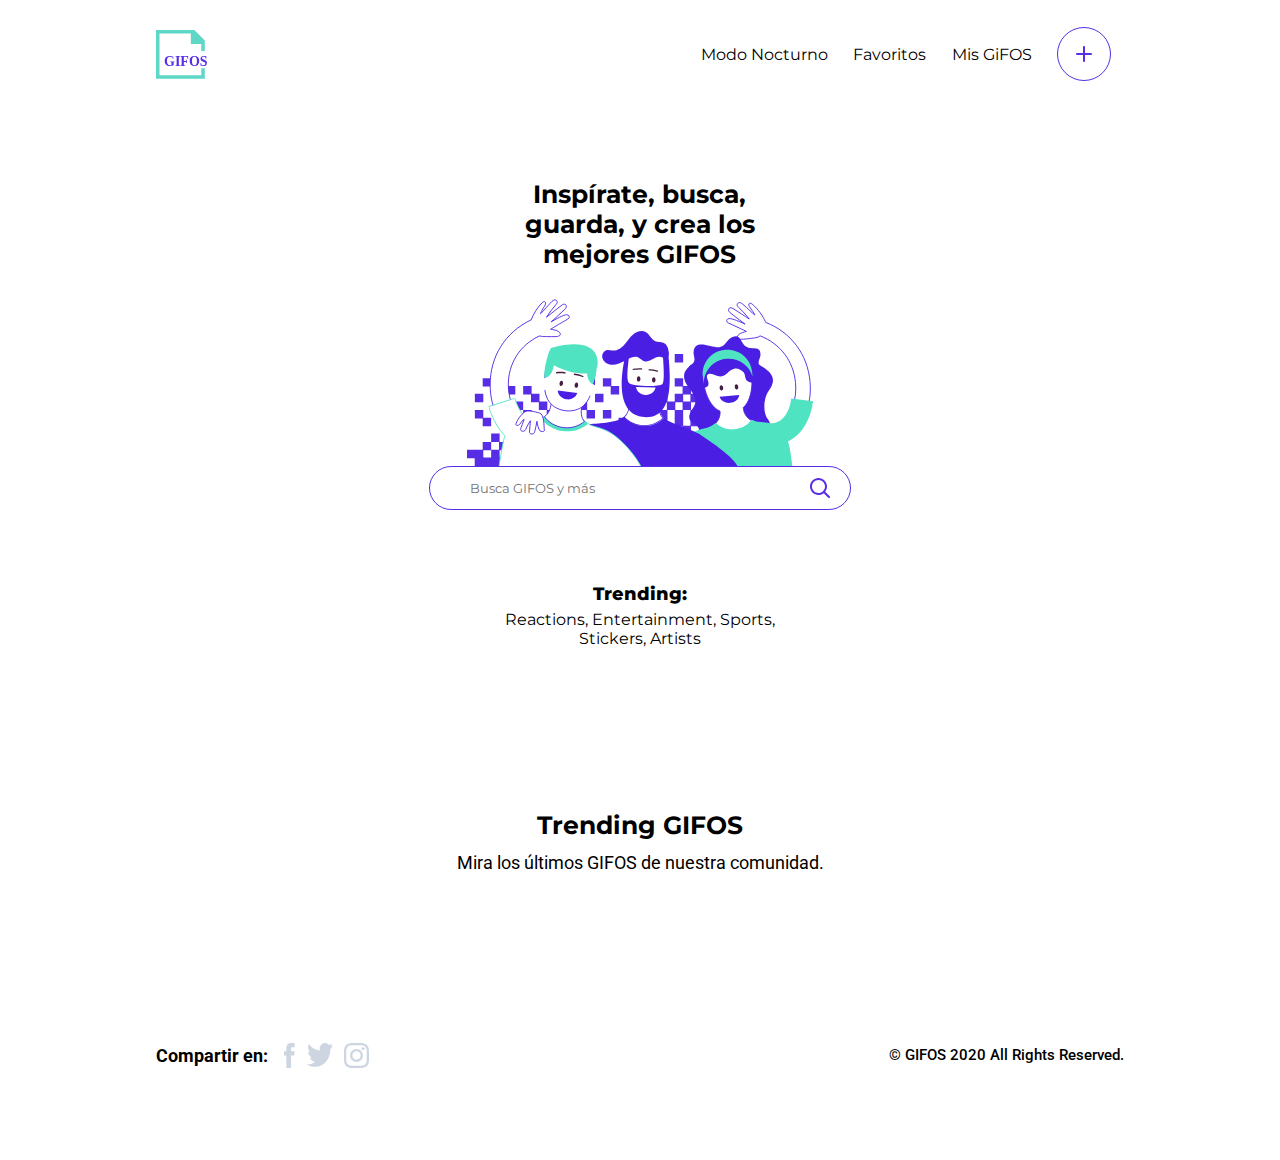
==== nuevo_home.html @ b82ecc03 "Cambio parcial del front del home" ====
<!DOCTYPE html>
<html lang="en">
<head>
    <meta charset="UTF-8">
    <meta http-equiv="X-UA-Compatible" content="IE=edge">
    <meta name="viewport" content="width=device-width, initial-scale=1.0">

    <!-- FONTS -->
    <link rel="preconnect" href="https://fonts.gstatic.com">
    <link href="https://fonts.googleapis.com/css2?family=Montserrat:wght@700&display=swap" rel="stylesheet">

    <!-- ROBOTO PARA LOS LOGOS -->
    <link rel="preconnect" href="https://fonts.gstatic.com">
    <link href="https://fonts.googleapis.com/css2?family=Roboto:wght@700&display=swap" rel="stylesheet">
    
    <!-- STYLESHEETS -->
    <link rel="stylesheet" href="./styles_new_home/basics_styles/style.css">
    <title>GIFOS</title>
</head>
<body>
    <div class="bar"></div>
    <header class="">
        
        <img src="assets/logo-mobile.svg" alt="GIFOS_LOGO" class="logo">
        <img src="assets/burger.svg" alt="BURGER_BTN" class="burger_menu_btn">
        <nav class="menu_navegacion">
            <ul>
                <li>Modo Nocturno <span></span></li>
                <li>Favoritos <span></span></li>
                <li>Mis GiFOS <span></span></li>
                <img src="assets/button-crear-gifo.svg" alt="">
            </ul>

        </nav>
    </header>

    <main>
        <section class="search_section">
            
            <h2>Inspírate, busca, guarda, y crea los mejores <span>GIFOS</span> </h2>

            <img src="assets/ilustra_header.svg" alt="Ilustracion_header">

            <div class="busqueda" id="despliegue">
                
                <div class="search">

                    <img src="assets/close.svg" alt="close_seacrh" class="icon_close icons">
    
                    <input type="text" class="input_search" id="site-search" name="site-search" placeholder="Busca GIFOS y más">
    
                    <img src="assets/icon-search.svg" alt="seach_icon" class="icon_search icons">
                    
                </div>
            
                <div class="resultado" id="resultado">

                    <div class="sugerencia" onclick="cuadrosBusqueda(1)">
                        
                    </div>
                    <div class="sugerencia" onclick="cuadrosBusqueda(2)">
            
                    </div>
                    <div class="sugerencia" onclick="cuadrosBusqueda(3)">
            
                    </div>
                </div>
                
            </div>
            <h3>Trending:</h3>
            <p>Reactions, Entertainment, Sports, Stickers, Artists</p>

        </section>

        <section class="trendings">
            <h2>Trending GIFOS</h2>
            <p>Mira los últimos 
            GIFOS de nuestra comunidad.</p>

            <div class="gif-tendencias">
                
            </div>
        </section>
        
    </main>

    <footer>
        <h2>Compartir en:</h2>
        <div class="social_media">
            <img src="assets/icon_facebook.svg" alt="facebook">
            <img src="assets/icon-twitter.svg" alt="facebook">
            <img src="assets/icon_instagram.svg" alt="facebook">
        </div>
        <p>© GIFOS 2020 All Rights Reserved.</p>
    </footer>
    <div class="bar"></div>

    <script src="scripts/script.js"></script>
</body>
</html>
---- styles_new_home/basics_styles/style.css ----
* {
  margin: 0;
  padding: 0;
  -webkit-box-sizing: border-box;
          box-sizing: border-box;
  font-family: 'Montserrat', sans-serif;
}

.bar {
  width: 100%;
  height: 5px;
}

header {
  display: -webkit-box;
  display: -ms-flexbox;
  display: flex;
  -webkit-box-orient: horizontal;
  -webkit-box-direction: normal;
      -ms-flex-flow: row wrap;
          flex-flow: row wrap;
  -webkit-box-pack: justify;
      -ms-flex-pack: justify;
          justify-content: space-between;
  -webkit-box-align: center;
      -ms-flex-align: center;
          align-items: center;
  padding: 22px 22px 22px 22px;
  z-index: 1;
  height: 95px;
}

header .menu_navegacion {
  position: absolute;
  top: -100vh;
  right: 0;
  width: 100vw;
  height: 100vh;
  -webkit-transition: 200ms ease-in;
  transition: 200ms ease-in;
  display: -webkit-box;
  display: -ms-flexbox;
  display: flex;
  -webkit-box-pack: center;
      -ms-flex-pack: center;
          justify-content: center;
}

header .menu_navegacion ul {
  margin-top: 10vh;
  list-style: none;
  display: -webkit-box;
  display: -ms-flexbox;
  display: flex;
  -webkit-box-orient: vertical;
  -webkit-box-direction: normal;
      -ms-flex-flow: column wrap;
          flex-flow: column wrap;
  -webkit-box-align: center;
      -ms-flex-align: center;
          align-items: center;
}

header .menu_navegacion ul img {
  display: none;
}

header .menu_navegacion ul li {
  padding: 15px 0;
  display: -webkit-box;
  display: -ms-flexbox;
  display: flex;
  -webkit-box-orient: vertical;
  -webkit-box-direction: normal;
      -ms-flex-flow: column;
          flex-flow: column;
  -webkit-box-align: center;
      -ms-flex-align: center;
          align-items: center;
}

header .menu_navegacion ul li:hover {
  cursor: pointer;
}

header .menu_navegacion ul li span {
  margin-top: 10px;
  border-bottom: 1px solid;
  width: 35%;
}

main {
  display: -webkit-box;
  display: -ms-flexbox;
  display: flex;
  -webkit-box-orient: vertical;
  -webkit-box-direction: normal;
      -ms-flex-flow: column wrap;
          flex-flow: column wrap;
  -webkit-box-align: center;
      -ms-flex-align: center;
          align-items: center;
}

main .search_section {
  margin-top: 10px;
  display: -webkit-box;
  display: -ms-flexbox;
  display: flex;
  -webkit-box-orient: vertical;
  -webkit-box-direction: normal;
      -ms-flex-flow: column wrap;
          flex-flow: column wrap;
  width: 90%;
}

main .search_section h2 {
  width: 95%;
  text-align: center;
  font-size: 25px;
}

main .search_section img {
  margin-top: 30px;
  width: 82%;
  -ms-flex-item-align: center;
      -ms-grid-row-align: center;
      align-self: center;
}

main .search_section .busqueda {
  display: -webkit-box;
  display: -ms-flexbox;
  display: flex;
  -webkit-box-orient: vertical;
  -webkit-box-direction: normal;
      -ms-flex-flow: column;
          flex-flow: column;
  padding: 10px 20px;
  border: 1px solid #572EE5;
  border-radius: 27px;
  -webkit-box-pack: justify;
      -ms-flex-pack: justify;
          justify-content: space-between;
}

main .search_section .busqueda .resultado {
  display: none;
  margin-left: 10px;
  border-top: 1px solid #c4c4c4;
  margin-top: 20px;
}

main .search_section .busqueda .resultado .sugerencia {
  display: -webkit-box;
  display: -ms-flexbox;
  display: flex;
  margin: 10px 0;
  padding: 5px;
}

main .search_section .busqueda .resultado .sugerencia:hover {
  background-color: rgba(191, 189, 189, 0.3);
}

main .search_section .busqueda .search {
  display: -webkit-box;
  display: -ms-flexbox;
  display: flex;
}

main .search_section .busqueda .search .icon_close {
  display: none;
}

main .search_section .busqueda .search .input_search {
  height: 22px;
  border: none;
  width: 100%;
  margin: 0 10px;
  padding-left: 10px;
}

main .search_section .busqueda .search .icons {
  width: 20px;
  height: 20px;
  margin: 0;
}

main .search_section .busqueda .search .icons:hover {
  cursor: pointer;
}

main .search_section .busqueda .busqueda {
  display: none;
}

main .search_section h3 {
  font-size: 16px;
  -ms-flex-item-align: center;
      -ms-grid-row-align: center;
      align-self: center;
  margin: 44px 0 5px 0;
  font-weight: 800;
}

main .search_section p {
  font-size: 14px;
  -ms-flex-item-align: center;
      -ms-grid-row-align: center;
      align-self: center;
  width: 70%;
  text-align: center;
  font-weight: 400;
}

main .trendings {
  margin-top: 90px;
  display: -webkit-box;
  display: -ms-flexbox;
  display: flex;
  -webkit-box-orient: vertical;
  -webkit-box-direction: normal;
      -ms-flex-flow: column wrap;
          flex-flow: column wrap;
  -webkit-box-align: center;
      -ms-flex-align: center;
          align-items: center;
}

main .trendings h2 {
  font-size: 20px;
}

main .trendings p {
  font-size: 16px;
  text-align: center;
  width: 60%;
  font-family: Roboto, sans-serif;
}

footer {
  margin-top: 82px;
  display: -webkit-box;
  display: -ms-flexbox;
  display: flex;
  -webkit-box-orient: vertical;
  -webkit-box-direction: normal;
      -ms-flex-flow: column wrap;
          flex-flow: column wrap;
  -webkit-box-align: center;
      -ms-flex-align: center;
          align-items: center;
  height: 200px;
  -ms-flex-pack: distribute;
      justify-content: space-around;
}

footer h2 {
  font-size: 18px;
  font-family: 'Roboto', sans-serif;
}

footer .social_media {
  display: -webkit-box;
  display: -ms-flexbox;
  display: flex;
  -ms-flex-pack: distribute;
      justify-content: space-around;
  width: 50%;
}

footer .social_media img {
  height: 25px;
}

footer p {
  font-size: 15px;
  font-family: 'Roboto', sans-serif;
  font-weight: 500;
}

/* Large devices (laptops/desktops, 992px and up) */
@media only screen and (min-width: 992px) {
  header {
    height: unset;
    display: -webkit-box;
    display: -ms-flexbox;
    display: flex;
    -webkit-box-orient: horizontal;
    -webkit-box-direction: normal;
        -ms-flex-flow: row wrap;
            flex-flow: row wrap;
    padding: 22px 156px;
  }
  header .burger_menu_btn {
    display: none;
  }
  header .menu_navegacion {
    background-color: white;
    position: static;
    width: unset;
    height: unset;
    display: -webkit-box;
    display: -ms-flexbox;
    display: flex;
    -webkit-box-orient: horizontal;
    -webkit-box-direction: normal;
        -ms-flex-flow: row wrap;
            flex-flow: row wrap;
    width: 45%;
  }
  header .menu_navegacion ul {
    margin-top: 0;
    width: 100%;
    list-style: none;
    display: -webkit-box;
    display: -ms-flexbox;
    display: flex;
    -webkit-box-orient: horizontal;
    -webkit-box-direction: normal;
        -ms-flex-flow: row wrap;
            flex-flow: row wrap;
    -ms-flex-pack: distribute;
        justify-content: space-around;
  }
  header .menu_navegacion ul img {
    display: block;
  }
  header .menu_navegacion ul img:hover {
    cursor: pointer;
  }
  header .menu_navegacion ul li {
    padding: 15px 0;
    display: -webkit-box;
    display: -ms-flexbox;
    display: flex;
    -webkit-box-orient: vertical;
    -webkit-box-direction: normal;
        -ms-flex-flow: column;
            flex-flow: column;
    -webkit-box-align: center;
        -ms-flex-align: center;
            align-items: center;
  }
  header .menu_navegacion ul li span {
    display: none;
  }
  main .search_section {
    width: 33%;
    margin-top: 76px;
  }
  main .search_section h2 {
    width: 70%;
    -ms-flex-item-align: center;
        -ms-grid-row-align: center;
        align-self: center;
  }
  main .search_section h3 {
    margin-top: 73px;
    font-size: 18px;
  }
  main .search_section p {
    font-size: 16px;
  }
  main .trendings {
    margin-top: 162px;
  }
  main .trendings h2 {
    font-size: 25px;
    margin-bottom: 12px;
  }
  main .trendings p {
    font-size: 18px;
    width: unset;
  }
  footer {
    -webkit-box-orient: horizontal;
    -webkit-box-direction: normal;
        -ms-flex-flow: row wrap;
            flex-flow: row wrap;
    -webkit-box-pack: start;
        -ms-flex-pack: start;
            justify-content: flex-start;
    padding: 0 156px;
  }
  footer .social_media {
    width: 10%;
    margin-left: 10px;
  }
  footer p {
    margin-left: auto;
  }
}
/*# sourceMappingURL=style.css.map */
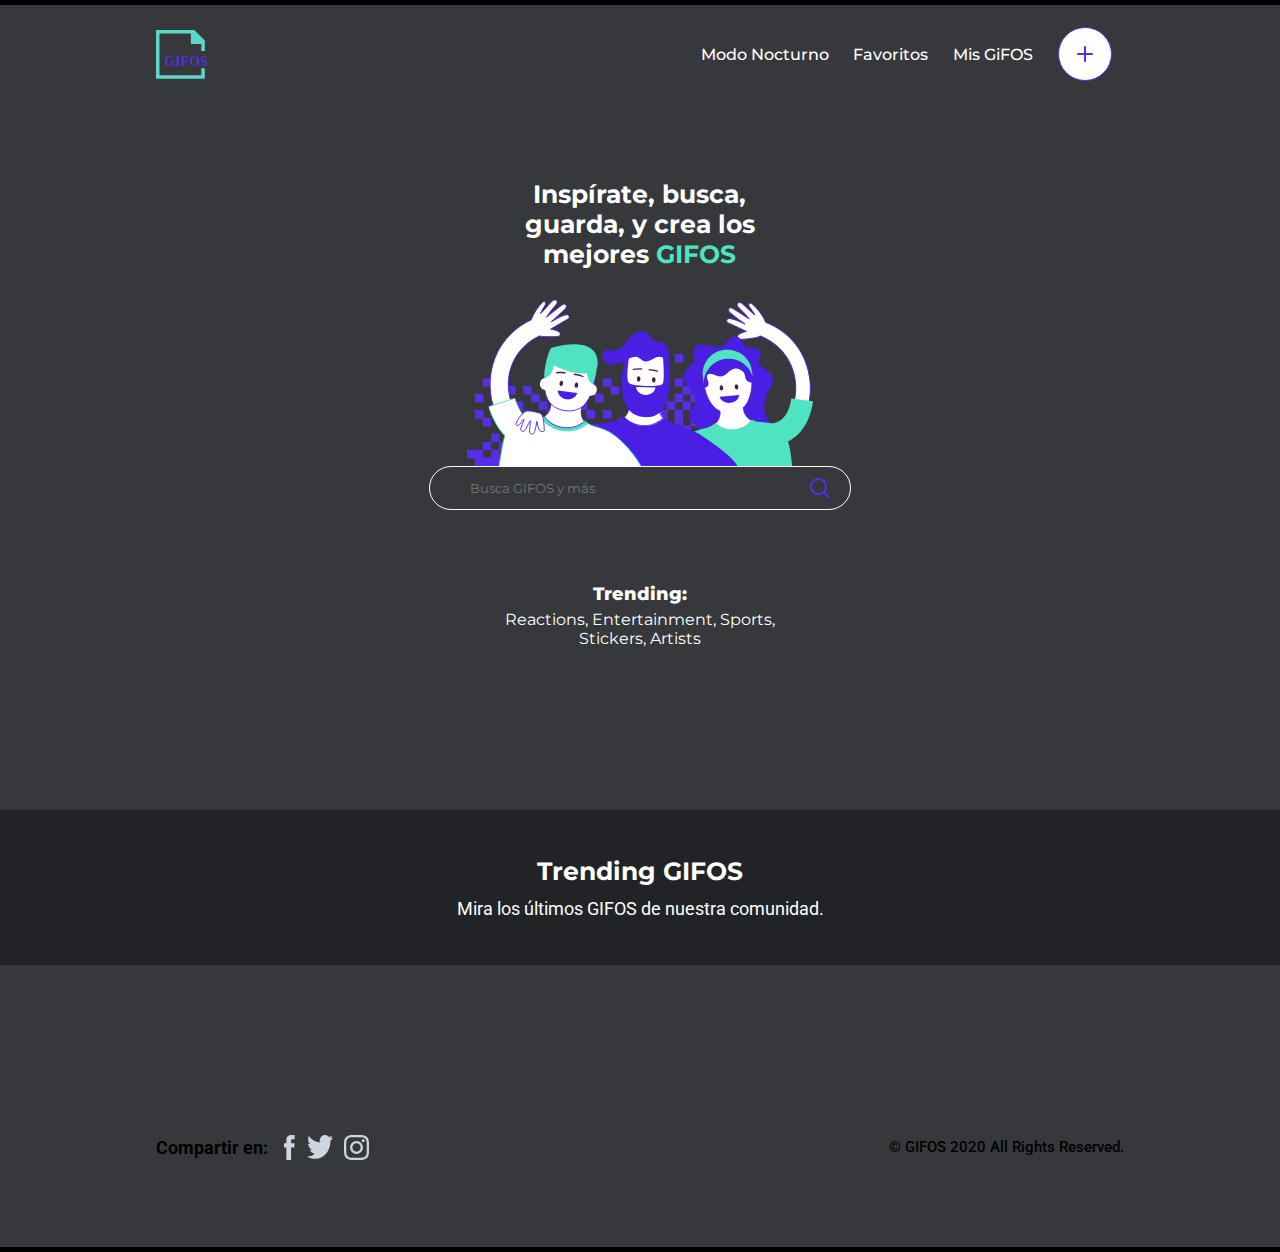
==== commit f19b463a: "Se añaden las stylesheets de los temas" ====
--- a/nuevo_home.html
+++ b/nuevo_home.html
@@ -15,6 +15,10 @@
     
     <!-- STYLESHEETS -->
     <link rel="stylesheet" href="./styles_new_home/basics_styles/style.css">
+    <!-- LIGHT THEMES -->
+    <link rel="stylesheet" href="./styles_new_home/light_theme/light_theme.css">
+    <!-- DARK THEMES -->
+    <link rel="stylesheet" href="./styles_new_home/dark_theme/dark_theme.css">
     <title>GIFOS</title>
 </head>
 <body>
@@ -96,5 +100,6 @@
     <div class="bar"></div>
 
     <script src="scripts/script.js"></script>
+    <script src="scripts/menu_mobile.js"></script>
 </body>
 </html>--- a/styles_new_home/basics_styles/style.css
+++ b/styles_new_home/basics_styles/style.css
@@ -137,7 +137,6 @@
       -ms-flex-flow: column;
           flex-flow: column;
   padding: 10px 20px;
-  border: 1px solid #572EE5;
   border-radius: 27px;
   -webkit-box-pack: justify;
       -ms-flex-pack: justify;
@@ -161,6 +160,7 @@
 
 main .search_section .busqueda .resultado .sugerencia:hover {
   background-color: rgba(191, 189, 189, 0.3);
+  cursor: pointer;
 }
 
 main .search_section .busqueda .search {
@@ -215,6 +215,7 @@
 }
 
 main .trendings {
+  padding: 46px 0;
   margin-top: 90px;
   display: -webkit-box;
   display: -ms-flexbox;
@@ -297,7 +298,6 @@
     display: none;
   }
   header .menu_navegacion {
-    background-color: white;
     position: static;
     width: unset;
     height: unset;
--- a/styles_new_home/light_theme/light_theme.css
+++ b/styles_new_home/light_theme/light_theme.css
@@ -0,0 +1,53 @@
+.bar {
+  background-color: #572EE5;
+}
+
+.menu_navegacion {
+  background-color: #572ee5f0;
+}
+
+.menu_navegacion li {
+  color: white;
+}
+
+.search_section h2 {
+  color: #572EE5;
+}
+
+.search_section h2 span {
+  color: #50E3C2;
+}
+
+.search_section .busqueda {
+  border: 1px solid #572EE5;
+}
+
+.search_section h3 {
+  color: #572EE5;
+}
+
+.search_section p {
+  color: #572EE5;
+}
+
+.trendings h2 {
+  color: #572EE5;
+}
+
+.trendings p {
+  color: black;
+}
+
+@media only screen and (min-width: 992px) {
+  .menu_navegacion {
+    background-color: transparent;
+  }
+  .menu_navegacion li {
+    color: #572EE5;
+    font-weight: 500;
+  }
+  .menu_navegacion li:hover {
+    color: #50E3C2;
+  }
+}
+/*# sourceMappingURL=light_theme.css.map */--- a/styles_new_home/dark_theme/dark_theme.css
+++ b/styles_new_home/dark_theme/dark_theme.css
@@ -0,0 +1,75 @@
+body {
+  background-color: #37383c;
+}
+
+.bar {
+  background-color: black;
+}
+
+.menu_navegacion {
+  background-color: black;
+}
+
+.menu_navegacion li {
+  color: #fff;
+}
+
+.search_section input {
+  background-color: transparent;
+  color: #fff;
+}
+
+.search_section .sugerencia {
+  color: #fff;
+}
+
+.search_section .busqueda {
+  border: 1px solid white;
+}
+
+.search_section h2 {
+  color: #fff;
+}
+
+.search_section h2 span {
+  color: #50E3C2;
+}
+
+.search_section h3 {
+  color: #fff;
+}
+
+.search_section p {
+  color: #fff;
+}
+
+.trendings {
+  background-color: #222326;
+  width: 100%;
+}
+
+.trendings h2 {
+  color: #fff;
+}
+
+.trendings p {
+  color: #fff;
+}
+
+@media only screen and (min-width: 992px) {
+  .menu_navegacion {
+    background-color: transparent;
+  }
+  .menu_navegacion ul {
+    background-color: transparent;
+  }
+  .menu_navegacion li {
+    color: #fff;
+    font-weight: 500;
+    background-color: transparent;
+  }
+  .menu_navegacion li:hover {
+    color: #50E3C2;
+  }
+}
+/*# sourceMappingURL=dark_theme.css.map */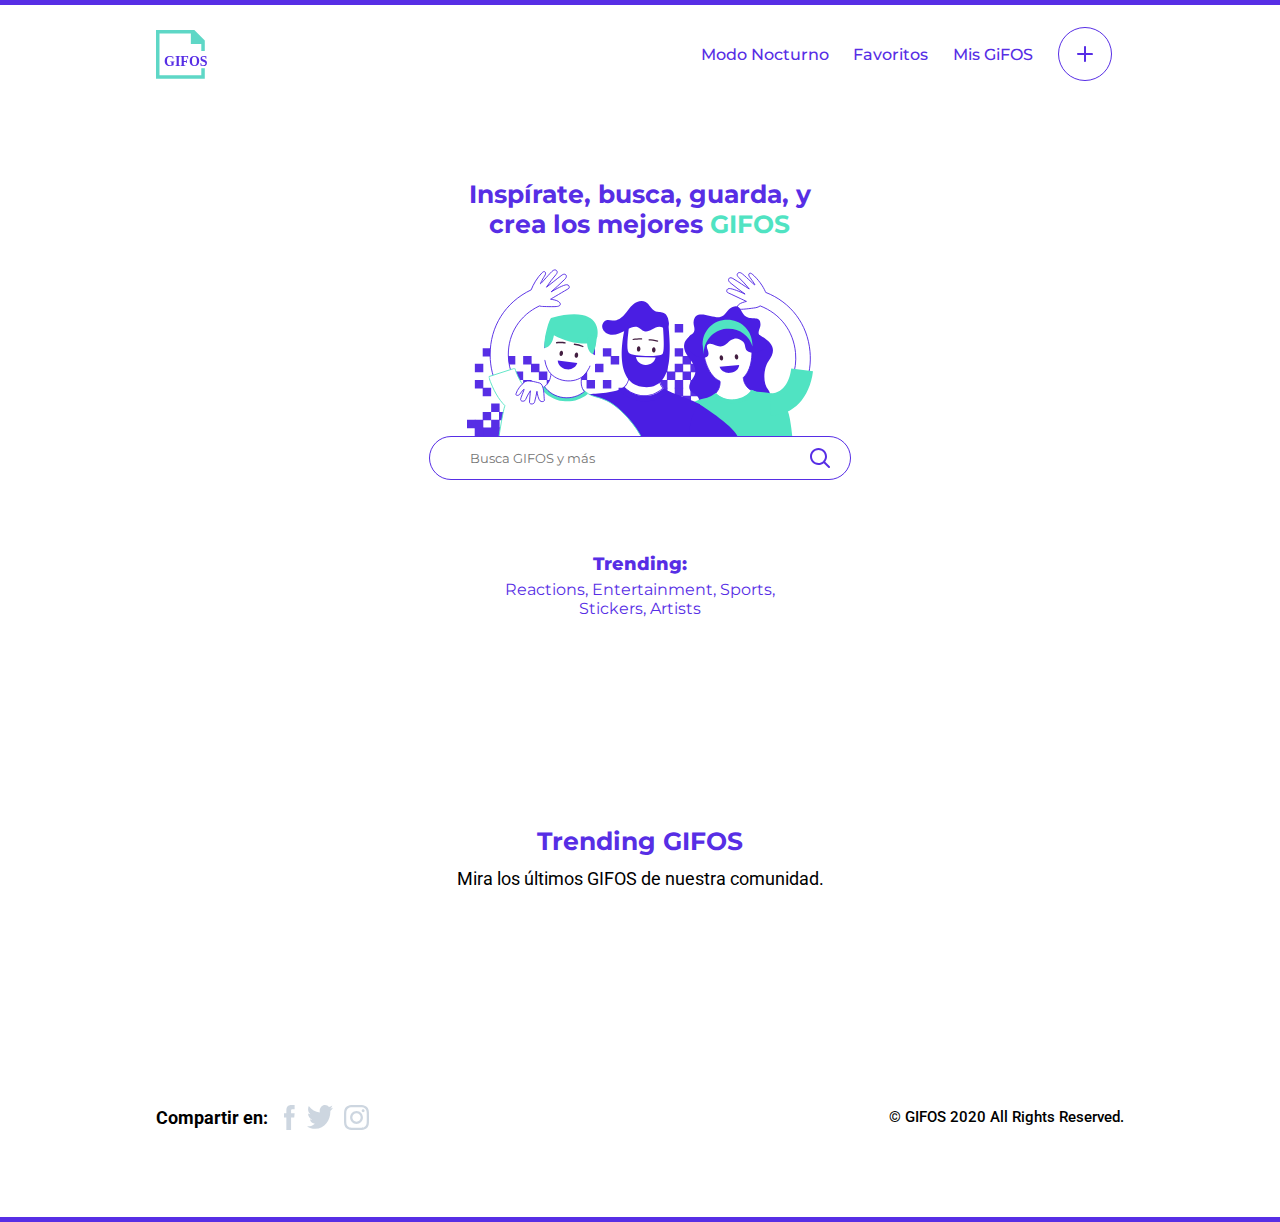
==== commit 133ffe24: "Se añade la funcionalidad del cambio de tema con los assets" ====
--- a/nuevo_home.html
+++ b/nuevo_home.html
@@ -15,10 +15,10 @@
     
     <!-- STYLESHEETS -->
     <link rel="stylesheet" href="./styles_new_home/basics_styles/style.css">
-    <!-- LIGHT THEMES -->
-    <link rel="stylesheet" href="./styles_new_home/light_theme/light_theme.css">
-    <!-- DARK THEMES -->
-    <link rel="stylesheet" href="./styles_new_home/dark_theme/dark_theme.css">
+
+    <!-- THEMES -->
+    <link rel="stylesheet" href="./styles_new_home/light_theme/light_theme.css" class="themeSheet">
+
     <title>GIFOS</title>
 </head>
 <body>
@@ -29,10 +29,10 @@
         <img src="assets/burger.svg" alt="BURGER_BTN" class="burger_menu_btn">
         <nav class="menu_navegacion">
             <ul>
-                <li>Modo Nocturno <span></span></li>
-                <li>Favoritos <span></span></li>
-                <li>Mis GiFOS <span></span></li>
-                <img src="assets/button-crear-gifo.svg" alt="">
+                <li id="changeTheme">Modo Nocturno <span></span></li>
+                <li class="option">Favoritos <span></span></li>
+                <li class="option">Mis GiFOS <span></span></li>
+                <img src="assets/button-crear-gifo.svg" alt="" class="create_btn">
             </ul>
 
         </nav>
@@ -100,6 +100,6 @@
     <div class="bar"></div>
 
     <script src="scripts/script.js"></script>
-    <script src="scripts/menu_mobile.js"></script>
+    <script src="scripts/funciones_pagina.js"></script>
 </body>
 </html>--- a/styles_new_home/basics_styles/style.css
+++ b/styles_new_home/basics_styles/style.css
@@ -171,6 +171,8 @@
 
 main .search_section .busqueda .search .icon_close {
   display: none;
+  -webkit-transform: scale(0.75);
+          transform: scale(0.75);
 }
 
 main .search_section .busqueda .search .input_search {
@@ -351,7 +353,7 @@
     margin-top: 76px;
   }
   main .search_section h2 {
-    width: 70%;
+    width: 90%;
     -ms-flex-item-align: center;
         -ms-grid-row-align: center;
         align-self: center;
